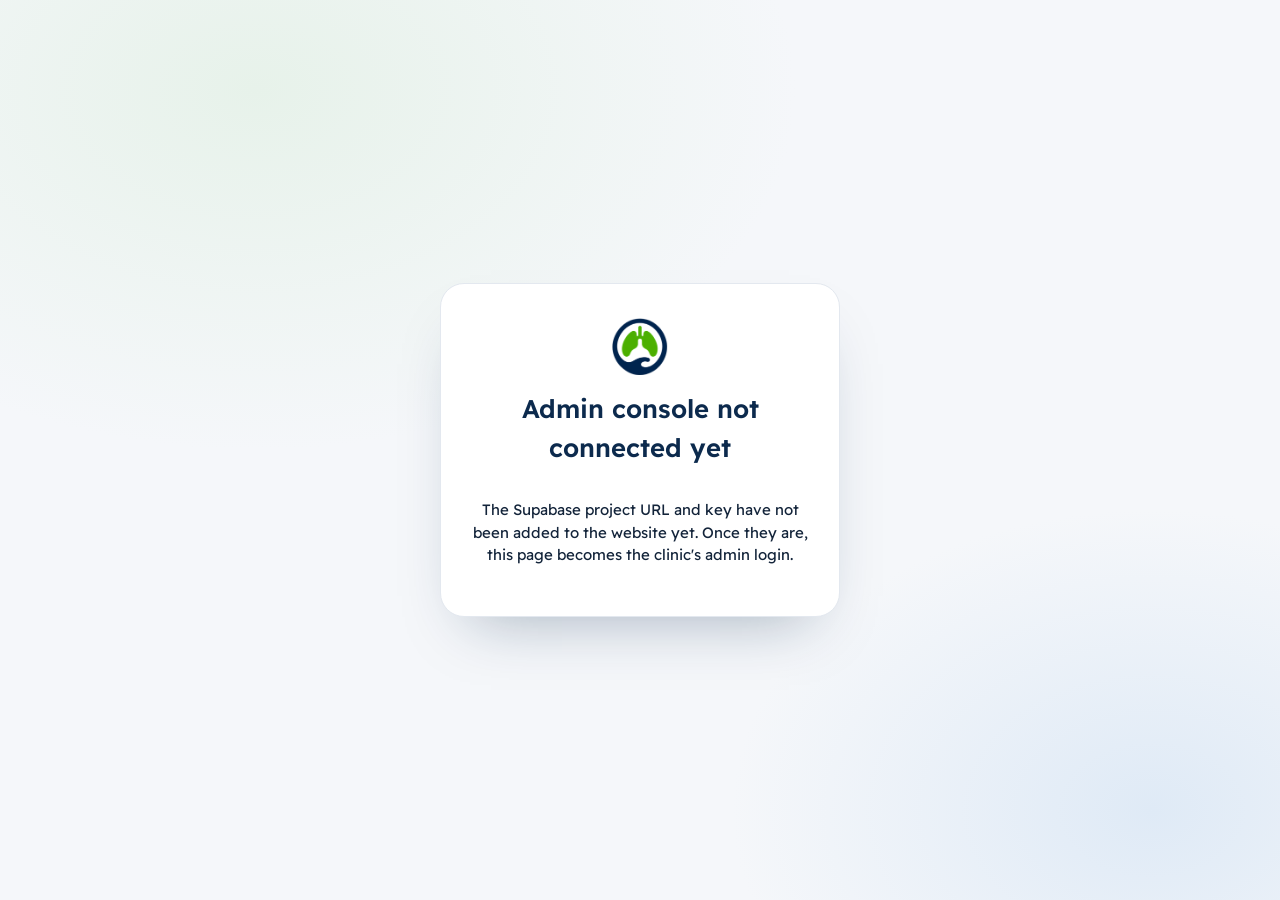
==== admin/index.html @ ce1dddb8 "Admin console (/admin/, Supabase): settings, news bar, photos, visitor analytics; live.js on site (i" ====
<!doctype html>
<html lang="en" dir="ltr">
<head>
<meta charset="utf-8">
<meta name="viewport" content="width=device-width, initial-scale=1">
<meta name="robots" content="noindex, nofollow">
<title>Admin · Breathe Easy Clinic</title>
<link rel="icon" type="image/png" href="../assets/favicon.png">
<link rel="preconnect" href="https://fonts.googleapis.com">
<link rel="preconnect" href="https://fonts.gstatic.com" crossorigin>
<link href="https://fonts.googleapis.com/css2?family=Readex+Pro:wght@300;400;500;600;700&display=swap" rel="stylesheet">
<link rel="stylesheet" href="admin.css?v=1">
</head>
<body>

<!-- Not configured yet -->
<section class="screen" id="scrSetup" hidden>
  <div class="login-card">
    <img src="../assets/logo-mark.png" alt="" width="56" height="57">
    <h1 data-t="setup_h">Admin console not connected yet</h1>
    <p data-t="setup_p">The Supabase project URL and key have not been added to the website yet. Once they are, this page becomes the clinic's admin login.</p>
  </div>
</section>

<!-- Login -->
<section class="screen" id="scrLogin" hidden>
  <form class="login-card" id="loginForm" autocomplete="on">
    <img src="../assets/logo-mark.png" alt="" width="56" height="57">
    <h1 data-t="login_h">Clinic admin</h1>
    <p class="muted" data-t="login_p">Sign in with the admin account.</p>
    <label><span data-t="email">Email</span><input type="email" name="email" autocomplete="username" required></label>
    <label><span data-t="password">Password</span><input type="password" name="password" autocomplete="current-password" required></label>
    <button class="btn" type="submit" data-t="sign_in">Sign in</button>
    <p class="form-msg" id="loginMsg" role="alert"></p>
    <button class="link lang-btn" type="button" data-lang-toggle>العربية</button>
  </form>
</section>

<!-- Console -->
<div class="app" id="app" hidden>
  <aside class="side">
    <div class="side-brand"><img src="../assets/logo-mark.png" alt="" width="36" height="37"><span><strong>Breathe Easy</strong><small data-t="console">Admin console</small></span></div>
    <nav class="tabs" role="tablist">
      <button role="tab" data-tab="dash" class="on"><svg viewBox="0 0 24 24"><path d="M3 3v18h18"/><path d="M7 15l4-4 3 3 6-6"/></svg><span data-t="tab_dash">Visitors</span></button>
      <button role="tab" data-tab="news"><svg viewBox="0 0 24 24"><path d="M4 5h13v14H6a2 2 0 0 1-2-2z"/><path d="M17 9h3v8a2 2 0 0 1-2 2"/><path d="M8 9h5M8 13h5"/></svg><span data-t="tab_news">News bar</span></button>
      <button role="tab" data-tab="photos"><svg viewBox="0 0 24 24"><rect x="3" y="4" width="18" height="16" rx="2"/><circle cx="9" cy="10" r="2"/><path d="m21 16-5-5-9 9"/></svg><span data-t="tab_photos">Photos</span></button>
      <button role="tab" data-tab="settings"><svg viewBox="0 0 24 24"><circle cx="12" cy="12" r="3"/><path d="M19.4 15a1.7 1.7 0 0 0 .3 1.8l.1.1a2 2 0 1 1-2.8 2.8l-.1-.1a1.7 1.7 0 0 0-1.8-.3 1.7 1.7 0 0 0-1 1.5V21a2 2 0 1 1-4 0v-.1a1.7 1.7 0 0 0-1.1-1.5 1.7 1.7 0 0 0-1.8.3l-.1.1a2 2 0 1 1-2.8-2.8l.1-.1a1.7 1.7 0 0 0 .3-1.8 1.7 1.7 0 0 0-1.5-1H3a2 2 0 1 1 0-4h.1a1.7 1.7 0 0 0 1.5-1.1 1.7 1.7 0 0 0-.3-1.8l-.1-.1a2 2 0 1 1 2.8-2.8l.1.1a1.7 1.7 0 0 0 1.8.3H9a1.7 1.7 0 0 0 1-1.5V3a2 2 0 1 1 4 0v.1a1.7 1.7 0 0 0 1 1.5 1.7 1.7 0 0 0 1.8-.3l.1-.1a2 2 0 1 1 2.8 2.8l-.1.1a1.7 1.7 0 0 0-.3 1.8V9a1.7 1.7 0 0 0 1.5 1H21a2 2 0 1 1 0 4h-.1a1.7 1.7 0 0 0-1.5 1z"/></svg><span data-t="tab_settings">Settings</span></button>
    </nav>
    <div class="side-foot">
      <a class="link" href="../" target="_blank" rel="noopener" data-t="view_site">View website ↗</a>
      <button class="link" type="button" data-lang-toggle>العربية</button>
      <button class="link" type="button" id="signOut" data-t="sign_out">Sign out</button>
      <small class="muted" id="whoami"></small>
    </div>
  </aside>

  <main class="main">
    <!-- Dashboard -->
    <section class="panel" id="tab-dash">
      <header class="ph"><div><h1 data-t="dash_h">Visitors</h1><p class="muted" data-t="dash_p">Anonymous visit counts from the website (Cairo time). Your own visits on this device are not counted.</p></div>
        <div class="seg" id="range" role="group"><button data-days="7">7d</button><button data-days="30" class="on">30d</button><button data-days="90">90d</button></div></header>
      <div class="kpis" id="kpis"></div>
      <div class="card chart-card"><div class="card-h"><h2 data-t="daily_h">Daily visitors</h2><span class="muted small" id="chartSum"></span></div><div class="chart" id="chart"></div>
        <details class="tbl"><summary data-t="show_table">Show as table</summary><div id="chartTable"></div></details></div>
      <div class="grid2">
        <div class="card"><h2 data-t="pages_h">Top pages</h2><div class="bars" id="bPages"></div></div>
        <div class="card"><h2 data-t="refs_h">Where visitors came from</h2><div class="bars" id="bRefs"></div></div>
        <div class="card"><h2 data-t="dev_h">Devices</h2><div class="bars" id="bDev"></div></div>
        <div class="card"><h2 data-t="lang_h">Language</h2><div class="bars" id="bLang"></div></div>
      </div>
    </section>

    <!-- News -->
    <section class="panel" id="tab-news" hidden>
      <header class="ph"><div><h1 data-t="news_h">News bar</h1><p class="muted" data-t="news_p">Active news scrolls in a bar at the top of the website for every visitor.</p></div></header>
      <form class="card form" id="newsForm">
        <input type="hidden" name="id">
        <div class="row2">
          <label><span data-t="text_en">Text (English)</span><textarea name="text_en" rows="2" maxlength="300"></textarea></label>
          <label><span data-t="text_ar">Text (Arabic)</span><textarea name="text_ar" rows="2" maxlength="300" dir="rtl"></textarea></label>
        </div>
        <div class="row3">
          <label><span data-t="link">Link (optional)</span><input name="link" type="url" placeholder="https://… or #plan"></label>
          <label><span data-t="ends">Hide after (optional)</span><input name="ends_at" type="date"></label>
          <label><span data-t="order">Order</span><input name="sort" type="number" value="0"></label>
        </div>
        <label class="check"><input type="checkbox" name="active" checked><span data-t="show_now">Show on the website</span></label>
        <div class="actions"><button class="btn" type="submit" data-t="save_news">Save news</button><button class="btn ghost" type="button" id="newsReset" data-t="clear_form">Clear form</button><span class="form-msg" id="newsMsg" role="status"></span></div>
      </form>
      <div class="card"><h2 data-t="news_list">All news</h2><div id="newsList" class="list"></div></div>
    </section>

    <!-- Photos -->
    <section class="panel" id="tab-photos" hidden>
      <header class="ph"><div><h1 data-t="photos_h">Photos</h1><p class="muted" data-t="photos_p">Photos you add appear at the end of the website gallery. Large photos are resized automatically.</p></div></header>
      <form class="card form" id="photoForm">
        <label class="drop" id="drop"><input type="file" name="file" accept="image/jpeg,image/png,image/webp" required><span class="drop-in"><svg viewBox="0 0 24 24"><path d="M12 16V4m-5 5 5-5 5 5"/><path d="M4 16v3a1 1 0 0 0 1 1h14a1 1 0 0 0 1-1v-3"/></svg><b data-t="choose_photo">Choose a photo</b><small class="muted" data-t="photo_hint">JPG, PNG or WebP</small></span><img class="drop-prev" alt="" hidden></label>
        <div class="row2">
          <label><span data-t="cap_en">Caption (English)</span><input name="caption_en" maxlength="140"></label>
          <label><span data-t="cap_ar">Caption (Arabic)</span><input name="caption_ar" maxlength="140" dir="rtl"></label>
        </div>
        <div class="actions"><button class="btn" type="submit" data-t="upload">Upload photo</button><span class="form-msg" id="photoMsg" role="status"></span></div>
      </form>
      <div class="card"><h2 data-t="photo_list">Added photos</h2><div id="photoList" class="pgrid"></div></div>
    </section>

    <!-- Settings -->
    <section class="panel" id="tab-settings" hidden>
      <header class="ph"><div><h1 data-t="set_h">Settings</h1><p class="muted" data-t="set_p">Changes appear on the website within a few seconds. Leave a field empty to keep the original value shown in grey.</p></div></header>
      <form class="card form" id="setForm">
        <h2 data-t="contact_h">Contact</h2>
        <div class="row3">
          <label><span data-t="phone1">Phone 1</span><input name="phone1" inputmode="tel" dir="ltr"></label>
          <label><span data-t="phone2">Phone 2</span><input name="phone2" inputmode="tel" dir="ltr"></label>
          <label><span data-t="whatsapp">WhatsApp number</span><input name="whatsapp" inputmode="tel" dir="ltr"></label>
        </div>
        <label><span data-t="email">Email</span><input name="email" type="email" dir="ltr"></label>
        <h2 data-t="social_h">Social media</h2>
        <div class="row2">
          <label><span>Facebook</span><input name="facebook" type="url" dir="ltr"></label>
          <label><span>Instagram</span><input name="instagram" type="url" dir="ltr"></label>
        </div>
        <h2 data-t="addr_h">Address</h2>
        <div class="row2">
          <label><span data-t="addr1_en">Address line (English)</span><input name="addr_1_en"></label>
          <label><span data-t="addr1_ar">Address line (Arabic)</span><input name="addr_1_ar" dir="rtl"></label>
          <label><span data-t="addr2_en">Directions (English)</span><textarea name="addr_2_en" rows="3"></textarea></label>
          <label><span data-t="addr2_ar">Directions (Arabic)</span><textarea name="addr_2_ar" rows="3" dir="rtl"></textarea></label>
          <label><span data-t="land_en">Landmark (English)</span><input name="landmark_en"></label>
          <label><span data-t="land_ar">Landmark (Arabic)</span><input name="landmark_ar" dir="rtl"></label>
        </div>
        <div class="actions"><button class="btn" type="submit" data-t="save_set">Save settings</button><span class="form-msg" id="setMsg" role="status"></span></div>
        <p class="muted small" data-t="set_note">Opening hours, doctors and page texts are part of the website design. Ask your web developer to change those.</p>
      </form>
    </section>
  </main>
</div>

<div class="toast" id="toast" role="status" aria-live="polite"></div>
<script src="vendor/supabase.js?v=2.119.2"></script>
<script src="../config.js?v=admin"></script>
<script src="admin.js?v=1"></script>
</body>
</html>
---- admin/admin.css ----
:root{--navy:#0c2a4d;--navy-2:#123a66;--ink:#13243a;--muted:#5d6b7e;--green:#4cae1c;--green-d:#3a8c12;--jade:#e7f2ea;--line:#e3e8ef;--bg:#f5f7fa;--card:#fff;--danger:#c4321c;--r:18px}
*{box-sizing:border-box}
html,body{margin:0}
body{font-family:"Readex Pro",system-ui,sans-serif;color:var(--ink);background:var(--bg);font-size:15px;line-height:1.5}
[hidden]{display:none!important}
h1{font-size:1.6rem;margin:0 0 4px;color:var(--navy);font-weight:600}
h2{font-size:1.02rem;margin:0 0 14px;color:var(--navy);font-weight:600}
.muted{color:var(--muted)}.small{font-size:.85rem}
svg{width:20px;height:20px;fill:none;stroke:currentColor;stroke-width:1.8;stroke-linecap:round;stroke-linejoin:round;flex:none}
button{font:inherit}
.link{background:none;border:0;padding:0;color:var(--navy-2);cursor:pointer;text-decoration:none;font-size:.9rem}
.link:hover{text-decoration:underline}

/* login */
.screen{min-height:100vh;display:grid;place-items:center;padding:24px;background:radial-gradient(900px 600px at 20% 10%,#e7f2ea,transparent 60%),radial-gradient(700px 500px at 90% 90%,#dfeaf6,transparent 60%),var(--bg)}
.login-card{width:min(400px,100%);background:#fff;border:1px solid var(--line);border-radius:24px;padding:34px 30px;box-shadow:0 30px 60px -30px rgba(12,42,77,.35);display:flex;flex-direction:column;gap:14px;text-align:center}
.login-card img{margin:0 auto}
.login-card label{text-align:start}
.lang-btn{align-self:center}

/* forms */
label{display:flex;flex-direction:column;gap:6px;font-size:.86rem;color:var(--muted);font-weight:500}
input,textarea,select{font:inherit;font-size:.95rem;color:var(--ink);background:#fff;border:1px solid var(--line);border-radius:12px;padding:10px 12px;width:100%;transition:border-color .2s,box-shadow .2s}
input:focus,textarea:focus{outline:none;border-color:var(--green);box-shadow:0 0 0 3px rgba(76,174,28,.15)}
input::placeholder,textarea::placeholder{color:#a3adba}
textarea{resize:vertical}
.check{flex-direction:row;align-items:center;gap:10px;color:var(--ink)}
.check input{width:18px;height:18px;accent-color:var(--green)}
.btn{display:inline-flex;align-items:center;justify-content:center;gap:8px;padding:11px 20px;border-radius:999px;border:0;background:var(--green);color:#fff;font-weight:500;cursor:pointer;transition:background .2s,transform .2s}
.btn:hover{background:var(--green-d)}
.btn:disabled{opacity:.6;cursor:wait}
.btn.ghost{background:transparent;color:var(--navy);border:1px solid var(--line)}
.btn.ghost:hover{background:#eef2f7}
.btn.sm{padding:6px 12px;font-size:.82rem}
.btn.danger{background:transparent;color:var(--danger);border:1px solid #f1c6be}
.btn.danger:hover{background:#fdeeea}
.form{display:flex;flex-direction:column;gap:16px}
.form h2{margin:8px 0 -4px}
.row2{display:grid;grid-template-columns:1fr 1fr;gap:14px}
.row3{display:grid;grid-template-columns:repeat(3,1fr);gap:14px}
.actions{display:flex;align-items:center;gap:12px;flex-wrap:wrap}
.form-msg{font-size:.88rem;color:var(--muted);min-height:1.2em}
.form-msg.err{color:var(--danger)}
.form-msg.ok{color:var(--green-d)}

/* layout */
.app{display:grid;grid-template-columns:250px 1fr;min-height:100vh}
.side{position:sticky;top:0;height:100vh;display:flex;flex-direction:column;gap:22px;padding:22px 16px;background:var(--navy);color:#dbe6f2}
.side-brand{display:flex;align-items:center;gap:10px;padding:0 6px}
.side-brand img{background:#fff;border-radius:12px;padding:4px}
.side-brand strong{display:block;color:#fff}
.side-brand small{color:#9fb0c4}
.tabs{display:flex;flex-direction:column;gap:4px}
.tabs button{display:flex;align-items:center;gap:12px;padding:11px 14px;border-radius:12px;border:0;background:transparent;color:#c9d6e6;cursor:pointer;text-align:start;transition:background .2s,color .2s}
.tabs button:hover{background:rgba(255,255,255,.06);color:#fff}
.tabs button.on{background:rgba(159,220,123,.14);color:#fff;box-shadow:inset 3px 0 0 #9fdc7b}
[dir=rtl] .tabs button.on{box-shadow:inset -3px 0 0 #9fdc7b}
.side-foot{margin-top:auto;display:flex;flex-direction:column;align-items:flex-start;gap:10px;padding:0 6px}
.side-foot .link{color:#c9d6e6}
.side-foot .muted{color:#8ea3bb;word-break:break-all}
.main{padding:28px clamp(16px,3vw,40px) 60px;min-width:0}
.panel{display:flex;flex-direction:column;gap:18px;max-width:1100px}
.ph{display:flex;justify-content:space-between;align-items:flex-end;gap:16px;flex-wrap:wrap}
.ph p{margin:0;max-width:60ch}
.card{background:var(--card);border:1px solid var(--line);border-radius:var(--r);padding:20px 22px;box-shadow:0 10px 30px -24px rgba(12,42,77,.35)}
.card-h{display:flex;justify-content:space-between;align-items:baseline;gap:12px}
.grid2{display:grid;grid-template-columns:1fr 1fr;gap:18px}

/* segmented range */
.seg{display:inline-flex;padding:4px;background:#fff;border:1px solid var(--line);border-radius:999px}
.seg button{border:0;background:transparent;padding:6px 14px;border-radius:999px;cursor:pointer;color:var(--muted);font-size:.88rem}
.seg button.on{background:var(--navy);color:#fff}

/* KPI tiles */
.kpis{display:grid;grid-template-columns:repeat(auto-fit,minmax(160px,1fr));gap:14px}
.kpi{background:#fff;border:1px solid var(--line);border-radius:var(--r);padding:16px 18px}
.kpi small{display:block;color:var(--muted);font-size:.82rem}
.kpi b{display:block;font-size:1.9rem;font-weight:600;color:var(--navy);line-height:1.2;font-variant-numeric:tabular-nums;margin-top:4px}
.kpi span{font-size:.8rem;color:var(--muted)}
.kpi.live b{display:flex;align-items:center;gap:10px}
.kpi.live b::before{content:"";width:10px;height:10px;border-radius:50%;background:var(--green);box-shadow:0 0 0 0 rgba(76,174,28,.5);animation:livePing 2s infinite}
@keyframes livePing{70%{box-shadow:0 0 0 10px rgba(76,174,28,0)}100%{box-shadow:0 0 0 0 rgba(76,174,28,0)}}

/* daily chart */
.chart{position:relative;height:240px;margin-top:10px}
.chart svg{width:100%;height:100%;overflow:visible;stroke:none}
.chart .grid line{stroke:#eef1f5;stroke-width:1}
.chart .axis text{fill:var(--muted);font-size:11px;font-family:inherit}
.chart .bar{fill:var(--green)}
.chart .bar.dim{fill:#b9dca6}
.chart .hit{fill:transparent;cursor:crosshair}
.chart .hit:hover+.bar,.chart .bar.hov{fill:var(--green-d)}
.tip{position:absolute;pointer-events:none;background:var(--navy);color:#fff;padding:8px 12px;border-radius:10px;font-size:.82rem;white-space:nowrap;transform:translate(-50%,-110%);box-shadow:0 10px 24px -12px rgba(0,0,0,.5);z-index:3}
.tip b{font-weight:600}
.tbl{margin-top:12px}
.tbl summary{cursor:pointer;color:var(--navy-2);font-size:.88rem}
.tbl table{width:100%;border-collapse:collapse;margin-top:10px;font-size:.88rem}
.tbl th,.tbl td{padding:6px 8px;border-bottom:1px solid var(--line);text-align:start}
.tbl td.n{text-align:end;font-variant-numeric:tabular-nums}

/* ranked bars */
.bars{display:flex;flex-direction:column;gap:10px}
.brow{display:grid;grid-template-columns:minmax(0,1fr) auto;gap:4px 12px;font-size:.9rem}
.brow .k{overflow:hidden;text-overflow:ellipsis;white-space:nowrap}
.brow .n{color:var(--muted);font-variant-numeric:tabular-nums}
.brow .track{grid-column:1/-1;height:8px;border-radius:4px;background:#eef1f5;overflow:hidden}
.brow .fill{height:100%;border-radius:4px;background:var(--green)}
.empty{color:var(--muted);font-size:.9rem;padding:8px 0}

/* lists */
.list{display:flex;flex-direction:column;gap:10px}
.item{display:grid;grid-template-columns:1fr auto;gap:10px 16px;align-items:center;padding:14px 16px;border:1px solid var(--line);border-radius:14px}
.item.off{opacity:.55}
.item p{margin:0}
.item .ar{direction:rtl;text-align:right;color:var(--muted)}
.item .meta{font-size:.8rem;color:var(--muted)}
.item .acts{display:flex;gap:6px;flex-wrap:wrap;justify-content:flex-end}
.pill{display:inline-block;padding:2px 9px;border-radius:999px;font-size:.75rem;background:var(--jade);color:var(--green-d)}
.pill.off{background:#eef1f5;color:var(--muted)}

/* photo upload */
.drop{position:relative;display:grid;place-items:center;min-height:150px;border:2px dashed #c8d3e0;border-radius:16px;background:#fafbfd;cursor:pointer;overflow:hidden;transition:border-color .2s,background .2s}
.drop:hover,.drop.over{border-color:var(--green);background:#f3faef}
.drop input{position:absolute;inset:0;opacity:0;cursor:pointer}
.drop-in{display:flex;flex-direction:column;align-items:center;gap:4px;color:var(--navy);pointer-events:none}
.drop-in svg{width:30px;height:30px;color:var(--green)}
.drop-prev{position:absolute;inset:0;width:100%;height:100%;object-fit:contain;background:#fff;pointer-events:none}
.pgrid{display:grid;grid-template-columns:repeat(auto-fill,minmax(180px,1fr));gap:14px}
.ph-card{border:1px solid var(--line);border-radius:14px;overflow:hidden;background:#fff;display:flex;flex-direction:column}
.ph-card.off{opacity:.55}
.ph-card img{width:100%;aspect-ratio:4/3;object-fit:cover;display:block;background:var(--jade)}
.ph-card .pb{padding:10px 12px;display:flex;flex-direction:column;gap:8px;font-size:.85rem}
.ph-card .pb p{margin:0}
.ph-card .acts{display:flex;gap:6px;flex-wrap:wrap}

.toast{position:fixed;bottom:22px;left:50%;transform:translate(-50%,30px);background:var(--navy);color:#fff;padding:12px 20px;border-radius:999px;font-size:.9rem;opacity:0;pointer-events:none;transition:all .3s;z-index:50}
.toast.show{opacity:1;transform:translate(-50%,0)}
.toast.err{background:var(--danger)}

@media (max-width:900px){
  .app{grid-template-columns:1fr}
  .side{position:sticky;top:0;height:auto;z-index:10;flex-direction:row;flex-wrap:wrap;align-items:center;gap:10px;padding:10px 12px}
  .side-brand small{display:none}
  .tabs{flex-direction:row;overflow-x:auto;order:3;width:100%}
  .tabs button{padding:8px 12px;white-space:nowrap}
  .tabs button.on{box-shadow:inset 0 -3px 0 #9fdc7b}
  .side-foot{margin:0 0 0 auto;flex-direction:row;align-items:center;gap:12px}
  [dir=rtl] .side-foot{margin:0 auto 0 0}
  .side-foot .muted{display:none}
  .row2,.row3,.grid2{grid-template-columns:1fr}
  .main{padding-top:18px}
}
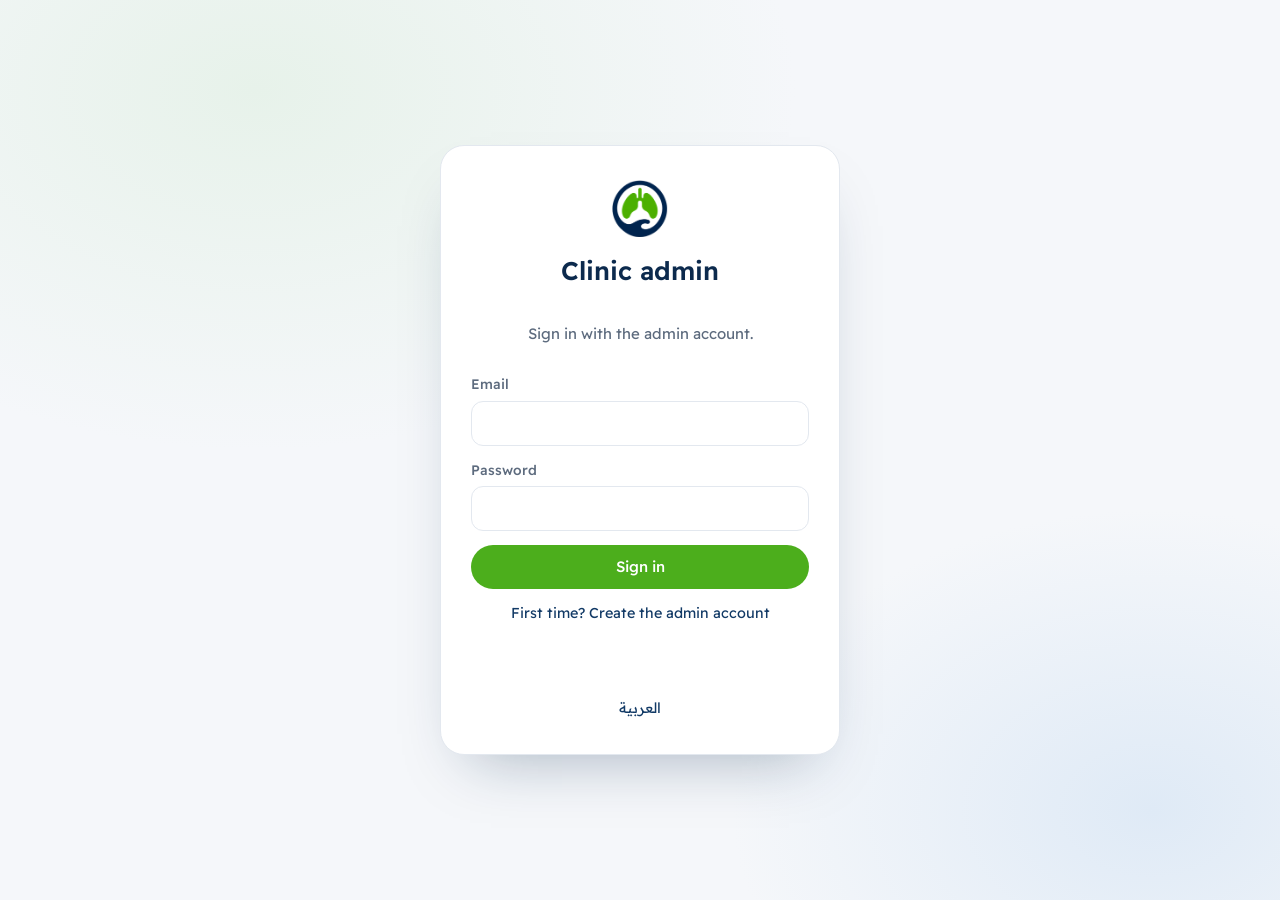
==== commit 54cc6112: "Connect site and admin console to Supabase; one-time admin account creation Co-Authored-By: Claude O" ====
--- a/admin/index.html
+++ b/admin/index.html
@@ -30,7 +30,8 @@
     <p class="muted" data-t="login_p">Sign in with the admin account.</p>
     <label><span data-t="email">Email</span><input type="email" name="email" autocomplete="username" required></label>
     <label><span data-t="password">Password</span><input type="password" name="password" autocomplete="current-password" required></label>
-    <button class="btn" type="submit" data-t="sign_in">Sign in</button>
+    <button class="btn" type="submit" id="loginBtn" data-t="sign_in">Sign in</button>
+    <button class="link" type="button" id="modeBtn" data-t="first_time">First time? Create the admin account</button>
     <p class="form-msg" id="loginMsg" role="alert"></p>
     <button class="link lang-btn" type="button" data-lang-toggle>العربية</button>
   </form>
@@ -139,6 +140,6 @@
 <div class="toast" id="toast" role="status" aria-live="polite"></div>
 <script src="vendor/supabase.js?v=2.119.2"></script>
 <script src="../config.js?v=admin"></script>
-<script src="admin.js?v=1"></script>
+<script src="admin.js?v=2"></script>
 </body>
 </html>
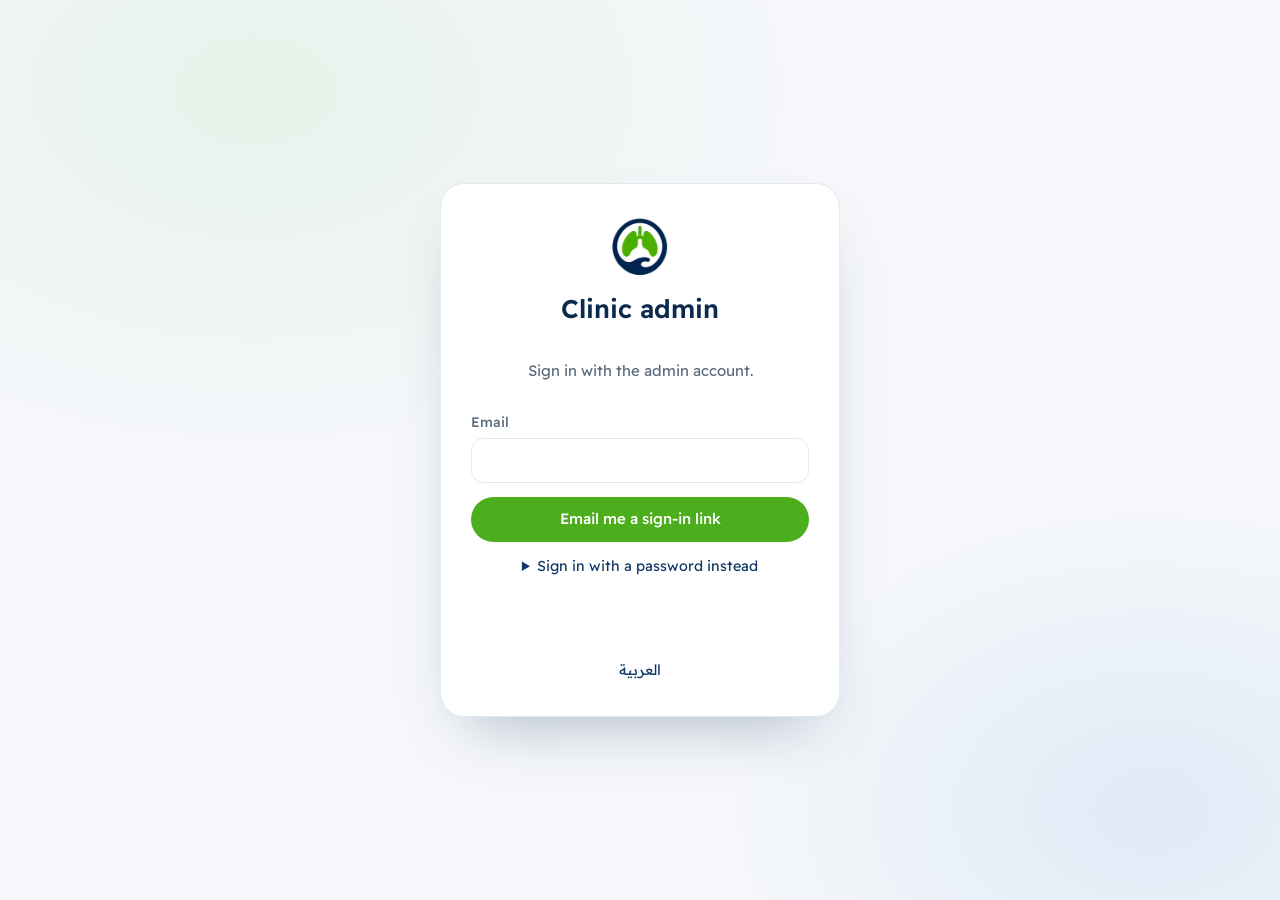
==== commit 90527982: "Admin: sign in with email link (passwordless), password optional Co-Authored-By: Claude Opus 5.5 <no" ====
--- a/admin/index.html
+++ b/admin/index.html
@@ -9,7 +9,7 @@
 <link rel="preconnect" href="https://fonts.googleapis.com">
 <link rel="preconnect" href="https://fonts.gstatic.com" crossorigin>
 <link href="https://fonts.googleapis.com/css2?family=Readex+Pro:wght@300;400;500;600;700&display=swap" rel="stylesheet">
-<link rel="stylesheet" href="admin.css?v=1">
+<link rel="stylesheet" href="admin.css?v=3">
 </head>
 <body>
 
@@ -29,9 +29,11 @@
     <h1 data-t="login_h">Clinic admin</h1>
     <p class="muted" data-t="login_p">Sign in with the admin account.</p>
     <label><span data-t="email">Email</span><input type="email" name="email" autocomplete="username" required></label>
-    <label><span data-t="password">Password</span><input type="password" name="password" autocomplete="current-password" required></label>
-    <button class="btn" type="submit" id="loginBtn" data-t="sign_in">Sign in</button>
-    <button class="link" type="button" id="modeBtn" data-t="first_time">First time? Create the admin account</button>
+    <button class="btn" type="button" id="linkBtn" data-t="send_link">Email me a sign-in link</button>
+    <details class="pw-box"><summary data-t="use_pw">Sign in with a password instead</summary>
+      <label><span data-t="password">Password</span><input type="password" name="password" autocomplete="current-password"></label>
+      <button class="btn ghost" type="submit" id="loginBtn" data-t="sign_in">Sign in</button>
+    </details>
     <p class="form-msg" id="loginMsg" role="alert"></p>
     <button class="link lang-btn" type="button" data-lang-toggle>العربية</button>
   </form>
@@ -140,6 +142,6 @@
 <div class="toast" id="toast" role="status" aria-live="polite"></div>
 <script src="vendor/supabase.js?v=2.119.2"></script>
 <script src="../config.js?v=admin"></script>
-<script src="admin.js?v=2"></script>
+<script src="admin.js?v=3"></script>
 </body>
 </html>
--- a/admin/admin.css
+++ b/admin/admin.css
@@ -150,3 +150,9 @@
   .row2,.row3,.grid2{grid-template-columns:1fr}
   .main{padding-top:18px}
 }
+
+.pw-box{text-align:start;font-size:.9rem}
+.pw-box summary{cursor:pointer;color:var(--navy-2);text-align:center;margin-bottom:10px}
+.pw-box[open]{display:flex;flex-direction:column;gap:12px}
+.pw-box[open] summary{margin-bottom:0}
+.form-msg.ok{color:var(--green-d)}
